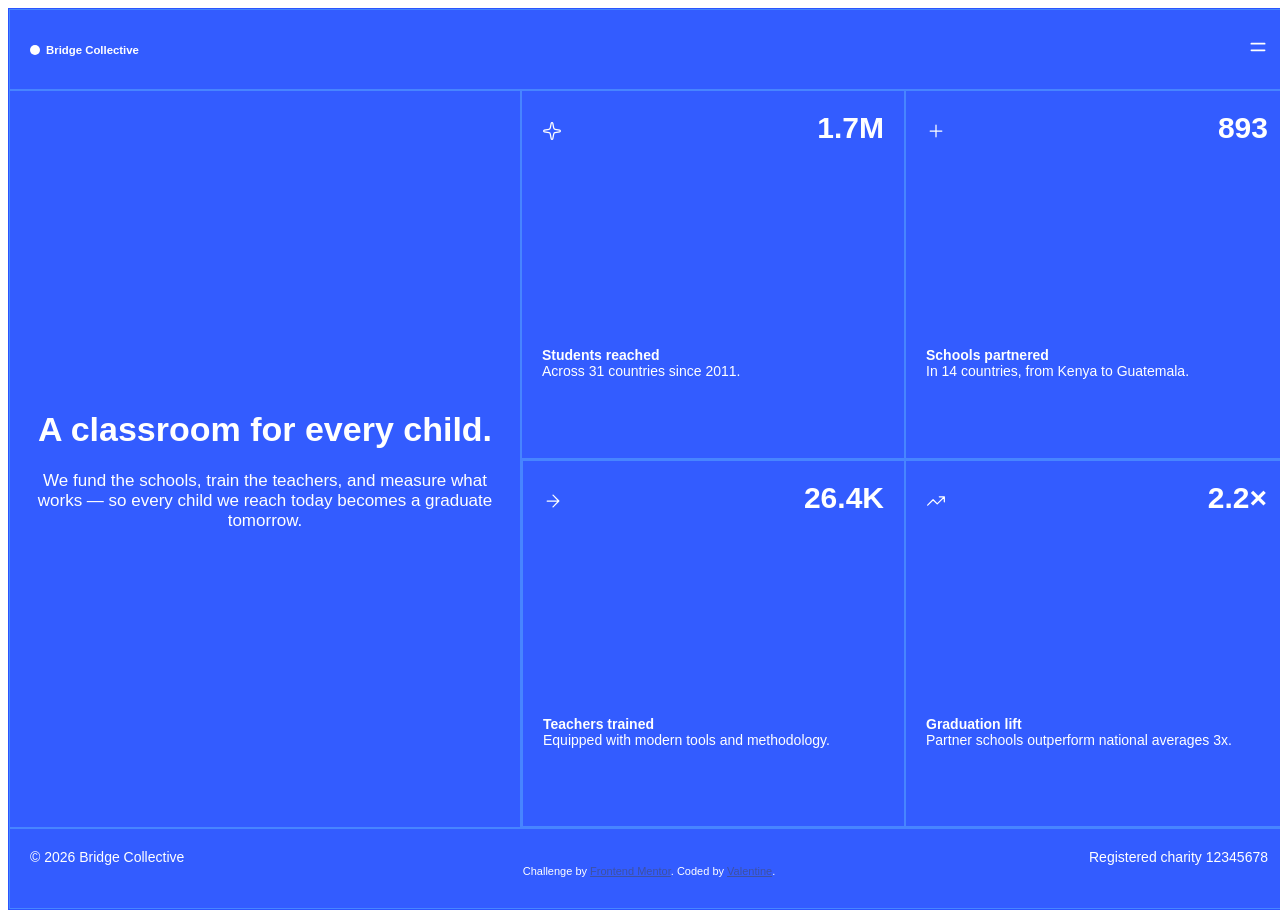
==== index.html @ a41c04b4 "Moved site files to root for Github pages" ====
<!DOCTYPE html>
<html lang="en">
<head>
  <meta charset="UTF-8">
    <meta name="viewport" content="width=device-width, initial-scale=1.0"> <!-- displays site properly based on user's device -->
  <link rel="icon" L L L L:pe="image/png" sizes="32x32" href="./assets/images/favicon-32x32.png">
 <link rel="stylesheet" href="style.css">
 <link href="https://fonts.google.com/specimen/Inter" rel="stylesheet">
    <title>Frontend Mentor | Grid landing page</title>
    <script src="nav.js"></script>
    <script src="index.js" defer></script>
</head>

<body>
  <header>
    <div>
    <span class="dot"></span>
    <h6>Bridge Collective</h6>
    </div>
  <nav>
  <a href="#" class="close">
    <img onclick = "closenav()" src= "assets/images/icon-close.svg" alt="close" height="20px" width="20px">
   </a>
   <div>
  <a href="#" class="navitems">About</a></li>
  <a href="#" class="navitems">Schools</a></li>
  <a href="#" class="navitems">Teachers</a></li>
  <a href="#" class="navitems">Impact</a></li>
  <a href="#" class="navitems">Contact</a></li>
  </div>
  </nav>
  <a href="#" class="menubtn"> 
    <img onclick = "shownav()" src= "assets/images/icon-menu.svg" alt="menu bar" height="20px" width="20px"> 
  </a>
  </header>
  
<div class="midpart"> 
  <div class="introduction">
 <h1> A classroom for every child.</h1>
  We fund the schools, train the teachers, and measure what works — so every child we reach today becomes a graduate tomorrow.
  </div>

<div class="statistics"> 
  <div class="statistics1">
  <div class="item" id="stat1">
  <div class="stat_descriptions">
  <h1 class="stat_numbers" id="stat_number1"> 2.4M</h1>
  <img src="assets/images/icon-sparkle.svg" alt="sparkle icon" height="20px" width="20px" class="stat_icons">
  </div>
  <div class="stat_p"><h4>Students reached </h4>
  <p>Across 31 countries since 2011.</p></div> 
</div>
<div class="item" id="stat2">
  <div class="stat_descriptions">
  <h1 class="stat_numbers" id="stat_number2"> 1,284</h1>
  <img src="assets/images/icon-plus.svg" alt="globe icon" height="20px" width="20px" class="stat_icons">
  </div>
  <div class="stat_p"><h4>Schools partnered</h4>
  <p>In 14 countries, from Kenya to Guatemala.</p>
  </div>
</div>
</div>
<div class="statistics2">
<div class="item" id="stat3">
  <div class="stat_descriptions">
  <h1 class="stat_numbers" id="stat_number3"> 38K </h1>
  <img src="assets/images/icon-arrow-right.svg" alt="arrow right icon" height="20px" width="20px" class="stat_icons">
  </div>
  <div class="stat_p"><h4>Teachers trained</h4>
  <p>Equipped with modern tools and methodology.</p>
  </div>
</div>
<div class="item" id="stat4">
  <div class="stat_descriptions">
  <h1 class="stat_numbers" id="stat_number4"> 3.1× </h1>
  <img src="assets/images/icon-trending-up.svg" alt="trending up icon" height="20px" width="20px" class="stat_icons">
  </div>
  <div class="stat_p"><h4>Graduation lift</h4>
  <p>Partner schools outperform national averages 3x.</p>
  </div>
</div>
</div>
</div>
</div>

  <footer>  
  <div class="footer_info">
    <p1 id="footer_p1"> © 2026 Bridge Collective</p1>
  <p2 id="footer_p2">Registered charity 12345678</p2> 
  </div>
  <div class="attribution">
    Challenge by <a href="https://www.frontendmentor.io?ref=challenge">Frontend Mentor</a>.
    Coded by <a href="#">Valentine</a>.
  </div>
  </footer>
</body>
</html>
---- style.css ----
body{
    display: flex;
    height: 100vh;
    width: 100%;
    position: relative;
    flex-direction: column;
    border: 1px solid hsl(228, 99%, 58%);
    font-family: 'Inter', sans-serif;
    font-weight: 400;
    font-size: 17px;
}
header{
    position: relative;
    display: flex;
    justify-content: space-between;
    align-items: center;
    box-sizing: border-box;
    padding: 20px;
    background-color: hsl(228, 100%, 60%);
    color: hsl(0, 0%, 100%);
    border: 1px solid hsl(220, 100%, 64%);
    font-weight: 300;
    height: 10%;
    width: 100%;
}
header div{
    display: flex;
    flex-direction: row;
    gap: 6px;
    align-items: center;
}
header h6{
    margin: 0;
}
nav{
    display: none;
    align-items: end;
    flex-direction: column;
    box-sizing: border-box;
    position: absolute;
    top: -1px;
    right: 0;
    padding: 10px;
    z-index: 10;
    width: 250px;
    height: 100vh;
    box-shadow: 100;
    background-color: hsl(228, 100%, 60%);
}
.close{
    box-sizing: border-box;
    display: flex;
    align-items: center;
    justify-content: flex-end;
    width: 250px;
    padding: 19px;
    border-bottom: 1px solid hsl(220, 100%, 64%);
}
.dot{
  width: 10px;
  height: 10px;
  background-color: white;
  border-radius: 50%;
}
nav div{
    margin-top: 30px;
    display: flex;
    flex-direction: column;
}
.navitems{
    color: white;
    text-decoration: none; 
}
.navitems:hover{
    color: white;
    text-decoration: underline; 
}
.midpart{
    display: flex;
    flex-direction: row;
    height: 100%;
    width: 100%;
    background-color: hsl(228, 100%, 60%);
}
.introduction{
    box-sizing: border-box;
    display: flex;
    flex-direction: column;
    justify-content: center;
    padding: 20px;
    text-align: center;
    align-items: center;
    color: hsl(0, 0%, 100%);
    border: 1px solid hsl(220, 100%, 64%);
    font-weight: 300;
    width: 40%;
    height: 100%;
    animation-name: SlideIn;
    animation-duration: 2s;
}
.introduction:hover{
    box-sizing: border-box;
    display: flex;
    flex-direction: column;
    justify-content: center;
    text-align: center;
    align-items: center;
    color: hsl(0, 0%, 100%);
    background-color: hsl(220, 100%, 64%);
    border: 1px solid hsl(220, 100%, 64%);
    width: 40%;
    height: 100%;
}
.statistics{
    display: flex;
    flex-direction: column;
    width: 60%;
    height: 100%;
    animation-name: SlideIn;
    animation-duration: 2s;
}
.item{
    display: flex;
    flex-direction: column;
    box-sizing: border-box;
    padding: 20px;
    height: 100%;
    width: 100%;
    border: 1px solid hsl(220, 100%, 64%);
}
.item:hover{
    display: flex;
    flex-direction: column;
    background-color: hsl(220, 100%, 64%);
}
.statistics1{
    display: flex;
    box-sizing: border-box;
    color: hsl(0, 0%, 100%);
    width: 100%;
    height: 100%;
}
.statistics2{
    display: flex;
    box-sizing: border-box;
    color: hsl(0, 0%, 100%);
    border: 1px solid hsl(220, 100%, 64%);
    width: 100%;
    height: 100%;
}
.stat_descriptions{
    display: flex;
    flex-direction: row-reverse;
    margin: 0;
    justify-content: space-between;
}
.stat_numbers{
    margin-top: 0px;
    font-size: 30px;
}
.stat_icons{
    margin-top: 10px;
}
.stat_p{
    position: relative;
    top: 50%;
    font-size: 14px;
}
.stat_p p{
    font-weight: 300;
    margin-top: 0;
}
.stat_p h4{
    margin-bottom: 0;
}
footer{
    display: flex;
    flex-direction: column;
    box-sizing: border-box;
    padding: 20px;
    background-color: hsl(228, 100%, 60%);
    border: 1px solid hsl(220, 100%, 64%);
    color: hsl(0, 0%, 100%);
    font-size: 14px;
    font-weight: 300;
    height: 10%;
    width: 100%;
}
.footer_info{
    display: flex;
    flex-direction: row;
    justify-content: space-between;
    box-sizing: border-box;
}
#footer_p1{
    font-size: 14px;
    margin-left: 0;
}
.attribution{
     font-size: 11px; text-align: center; 
    color: hsl(0, 0%, 100%);
}
.attribution a{
     color: hsl(228, 45%, 44%); 
}
@keyframes SlideIn{
    from{transform: translateX(200px)}
}
@media (prefers-reduced-motion: reduce) {
  * {
    animation: none !important;
    transition: none !important;
    scroll-behavior: auto !important;
  }
}
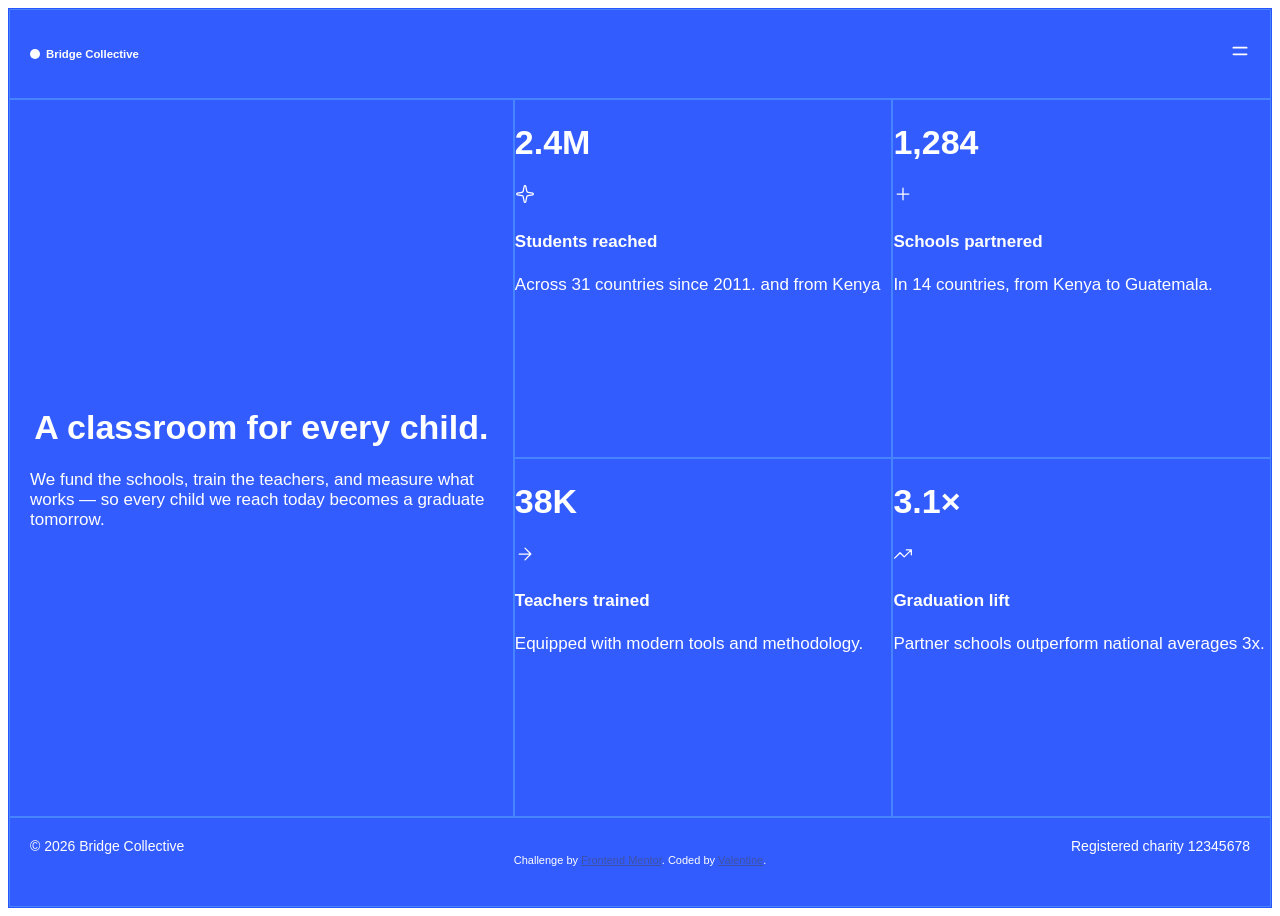
==== commit 52e5b269: "Resolve merging conflict" ====
--- a/index.html
+++ b/index.html
@@ -33,24 +33,20 @@
     <img onclick = "shownav()" src= "assets/images/icon-menu.svg" alt="menu bar" height="20px" width="20px"> 
   </a>
   </header>
-  
 <div class="midpart"> 
-  <div class="introduction">
+  <div class="introduction" style="grid-area: introduction">
  <h1> A classroom for every child.</h1>
   We fund the schools, train the teachers, and measure what works — so every child we reach today becomes a graduate tomorrow.
   </div>
-
-<div class="statistics"> 
-  <div class="statistics1">
   <div class="item" id="stat1">
   <div class="stat_descriptions">
-  <h1 class="stat_numbers" id="stat_number1"> 2.4M</h1>
+  <h1 class="stat_numbers"> 2.4M</h1 style="grid-area: stat1">
   <img src="assets/images/icon-sparkle.svg" alt="sparkle icon" height="20px" width="20px" class="stat_icons">
   </div>
   <div class="stat_p"><h4>Students reached </h4>
-  <p>Across 31 countries since 2011.</p></div> 
+  <p>Across 31 countries since 2011. and from Kenya</p></div> 
 </div>
-<div class="item" id="stat2">
+<div class="item" id="stat2" style="grid-area: stat2">
   <div class="stat_descriptions">
   <h1 class="stat_numbers" id="stat_number2"> 1,284</h1>
   <img src="assets/images/icon-plus.svg" alt="globe icon" height="20px" width="20px" class="stat_icons">
@@ -59,9 +55,7 @@
   <p>In 14 countries, from Kenya to Guatemala.</p>
   </div>
 </div>
-</div>
-<div class="statistics2">
-<div class="item" id="stat3">
+<div class="item" id="stat3" style="grid-area: stat3">
   <div class="stat_descriptions">
   <h1 class="stat_numbers" id="stat_number3"> 38K </h1>
   <img src="assets/images/icon-arrow-right.svg" alt="arrow right icon" height="20px" width="20px" class="stat_icons">
@@ -70,7 +64,7 @@
   <p>Equipped with modern tools and methodology.</p>
   </div>
 </div>
-<div class="item" id="stat4">
+<div class="item" id="stat4" style="grid-area: stat4">
   <div class="stat_descriptions">
   <h1 class="stat_numbers" id="stat_number4"> 3.1× </h1>
   <img src="assets/images/icon-trending-up.svg" alt="trending up icon" height="20px" width="20px" class="stat_icons">
@@ -80,9 +74,6 @@
   </div>
 </div>
 </div>
-</div>
-</div>
-
   <footer>  
   <div class="footer_info">
     <p1 id="footer_p1"> © 2026 Bridge Collective</p1>
--- a/style.css
+++ b/style.css
@@ -1,27 +1,22 @@
 body{
-    display: flex;
-    height: 100vh;
-    width: 100%;
-    position: relative;
-    flex-direction: column;
+    display: grid;
+    grid-template-rows: 1fr 8fr 1fr;
+    box-sizing: border-box;
     border: 1px solid hsl(228, 99%, 58%);
     font-family: 'Inter', sans-serif;
     font-weight: 400;
     font-size: 17px;
+    height: 100vh;
 }
 header{
-    position: relative;
     display: flex;
     justify-content: space-between;
     align-items: center;
-    box-sizing: border-box;
     padding: 20px;
     background-color: hsl(228, 100%, 60%);
     color: hsl(0, 0%, 100%);
     border: 1px solid hsl(220, 100%, 64%);
     font-weight: 300;
-    height: 10%;
-    width: 100%;
 }
 header div{
     display: flex;
@@ -38,12 +33,9 @@
     flex-direction: column;
     box-sizing: border-box;
     position: absolute;
-    top: -1px;
-    right: 0;
+    top: 8px;
+    right: 8px;
     padding: 10px;
-    z-index: 10;
-    width: 250px;
-    height: 100vh;
     box-shadow: 100;
     background-color: hsl(228, 100%, 60%);
 }
@@ -76,104 +68,47 @@
     text-decoration: underline; 
 }
 .midpart{
+    box-sizing: border-box;
+    display: grid;
+    grid-template-columns: 40% 30% 30%;
+    grid-template-rows: 50% 50%;
+    grid-template-areas:
+    "introduction stat1 stat2"
+    "introduction stat3 stat4";
+}
+.introduction{
+    display: flex;
+    flex-direction: column;
+    justify-content: center;
+    align-items: center;
+    box-sizing: border-box;
+    padding: 20px;
+    background-color: hsl(228, 100%, 60%);
+    border: 1px solid hsl(220, 100%, 64%);
+    color: hsl(0, 0%, 100%);
+}
+.introduction:hover{
+    background-color: hsl(220, 100%, 64%);
+}
+.stat_description{
     display: flex;
     flex-direction: row;
-    height: 100%;
-    width: 100%;
-    background-color: hsl(228, 100%, 60%);
+    font-size: 14px;
+    font-weight: 300;
 }
-.introduction{
+.item{
     box-sizing: border-box;
     display: flex;
     flex-direction: column;
-    justify-content: center;
-    padding: 20px;
-    text-align: center;
-    align-items: center;
     color: hsl(0, 0%, 100%);
-    border: 1px solid hsl(220, 100%, 64%);
-    font-weight: 300;
-    width: 40%;
-    height: 100%;
-    animation-name: SlideIn;
-    animation-duration: 2s;
-}
-.introduction:hover{
-    box-sizing: border-box;
-    display: flex;
-    flex-direction: column;
-    justify-content: center;
-    text-align: center;
-    align-items: center;
-    color: hsl(0, 0%, 100%);
-    background-color: hsl(220, 100%, 64%);
-    border: 1px solid hsl(220, 100%, 64%);
-    width: 40%;
-    height: 100%;
-}
-.statistics{
-    display: flex;
-    flex-direction: column;
-    width: 60%;
-    height: 100%;
-    animation-name: SlideIn;
-    animation-duration: 2s;
-}
-.item{
-    display: flex;
-    flex-direction: column;
-    box-sizing: border-box;
-    padding: 20px;
-    height: 100%;
-    width: 100%;
+    background-color: hsl(228, 100%, 60%);
     border: 1px solid hsl(220, 100%, 64%);
 }
 .item:hover{
-    display: flex;
-    flex-direction: column;
     background-color: hsl(220, 100%, 64%);
 }
-.statistics1{
-    display: flex;
-    box-sizing: border-box;
-    color: hsl(0, 0%, 100%);
-    width: 100%;
-    height: 100%;
-}
-.statistics2{
-    display: flex;
-    box-sizing: border-box;
-    color: hsl(0, 0%, 100%);
-    border: 1px solid hsl(220, 100%, 64%);
-    width: 100%;
-    height: 100%;
-}
-.stat_descriptions{
-    display: flex;
-    flex-direction: row-reverse;
-    margin: 0;
-    justify-content: space-between;
-}
-.stat_numbers{
-    margin-top: 0px;
-    font-size: 30px;
-}
-.stat_icons{
-    margin-top: 10px;
-}
-.stat_p{
+footer{
     position: relative;
-    top: 50%;
-    font-size: 14px;
-}
-.stat_p p{
-    font-weight: 300;
-    margin-top: 0;
-}
-.stat_p h4{
-    margin-bottom: 0;
-}
-footer{
     display: flex;
     flex-direction: column;
     box-sizing: border-box;
@@ -183,8 +118,6 @@
     color: hsl(0, 0%, 100%);
     font-size: 14px;
     font-weight: 300;
-    height: 10%;
-    width: 100%;
 }
 .footer_info{
     display: flex;
@@ -203,13 +136,27 @@
 .attribution a{
      color: hsl(228, 45%, 44%); 
 }
-@keyframes SlideIn{
-    from{transform: translateX(200px)}
+@media(max-width: 56em){
+    .stat_description{
+        grid-template-columns: 100%;
+        grid-template-rows: 1fr 1fr 1fr 1fr 1fr;
+        grid-template-areas:
+        "introduction"
+        "stat1"
+        "stat2"
+        "stat3"
+        "stat4";
+    }
 }
-@media (prefers-reduced-motion: reduce) {
-  * {
-    animation: none !important;
-    transition: none !important;
-    scroll-behavior: auto !important;
-  }
+@media(max-width: 42em){
+    .midpart{
+        grid-template-columns: 100%;
+        grid-template-rows: 1fr 1fr 1fr 1fr 1fr;
+        grid-template-areas:
+        "introduction"
+        "stat1"
+        "stat2"
+        "stat3"
+        "stat4";
+    }
 }
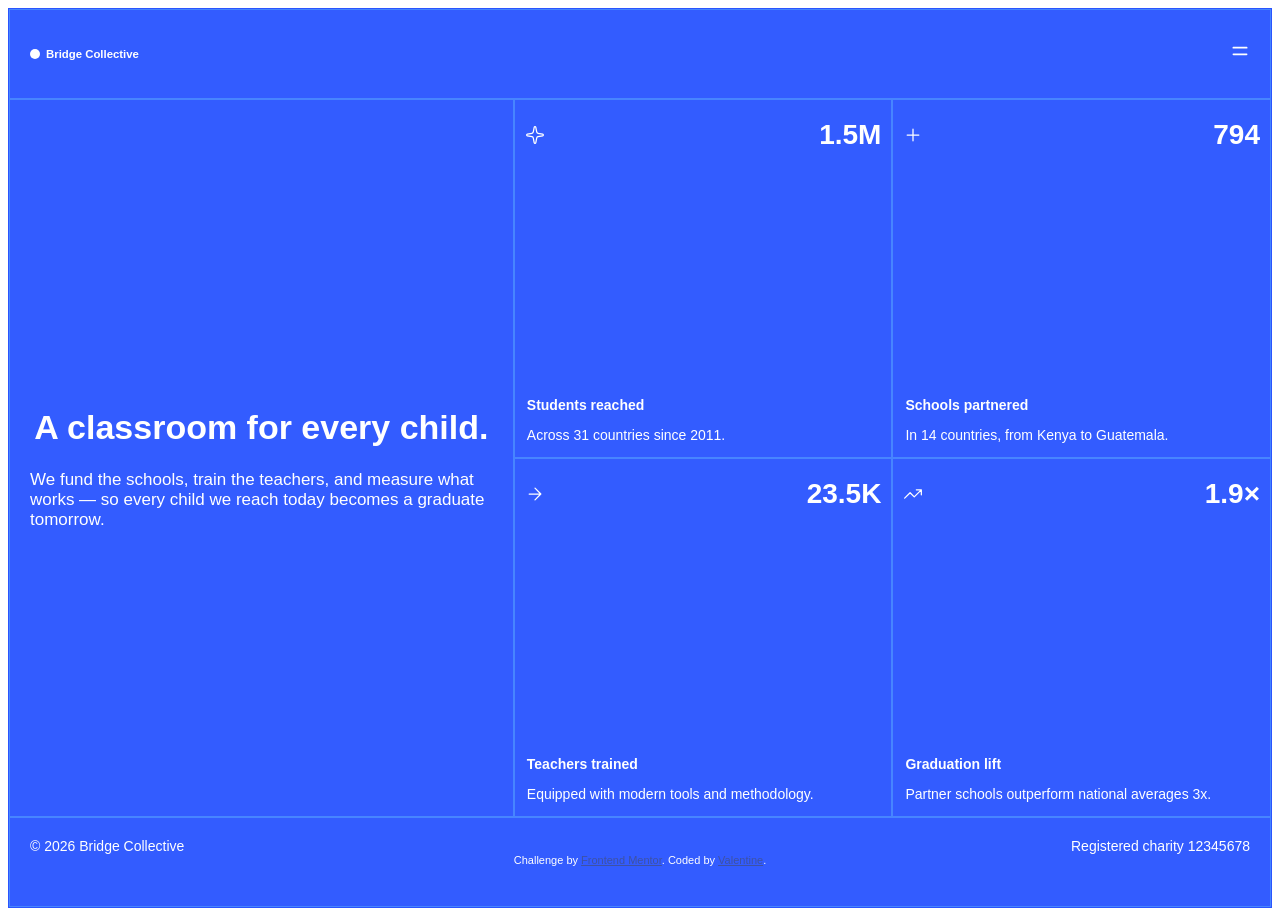
==== commit 696f2209: "Done with the grid design completely, added changes to mobile view" ====
--- a/index.html
+++ b/index.html
@@ -17,18 +17,6 @@
     <span class="dot"></span>
     <h6>Bridge Collective</h6>
     </div>
-  <nav>
-  <a href="#" class="close">
-    <img onclick = "closenav()" src= "assets/images/icon-close.svg" alt="close" height="20px" width="20px">
-   </a>
-   <div>
-  <a href="#" class="navitems">About</a></li>
-  <a href="#" class="navitems">Schools</a></li>
-  <a href="#" class="navitems">Teachers</a></li>
-  <a href="#" class="navitems">Impact</a></li>
-  <a href="#" class="navitems">Contact</a></li>
-  </div>
-  </nav>
   <a href="#" class="menubtn"> 
     <img onclick = "shownav()" src= "assets/images/icon-menu.svg" alt="menu bar" height="20px" width="20px"> 
   </a>
@@ -38,13 +26,13 @@
  <h1> A classroom for every child.</h1>
   We fund the schools, train the teachers, and measure what works — so every child we reach today becomes a graduate tomorrow.
   </div>
-  <div class="item" id="stat1">
+  <div class="item" id="stat1" style="grid-area: stat1">
   <div class="stat_descriptions">
-  <h1 class="stat_numbers"> 2.4M</h1 style="grid-area: stat1">
+  <h1 class="stat_numbers" id="stat_number1"> 2.4M</h1 style="grid-area: stat1">
   <img src="assets/images/icon-sparkle.svg" alt="sparkle icon" height="20px" width="20px" class="stat_icons">
   </div>
   <div class="stat_p"><h4>Students reached </h4>
-  <p>Across 31 countries since 2011. and from Kenya</p></div> 
+  <p>Across 31 countries since 2011.</p></div> 
 </div>
 <div class="item" id="stat2" style="grid-area: stat2">
   <div class="stat_descriptions">
@@ -84,5 +72,17 @@
     Coded by <a href="#">Valentine</a>.
   </div>
   </footer>
+  <nav>
+  <a href="#" class="close">
+    <img onclick = "closenav()" src= "assets/images/icon-close.svg" alt="close" height="20px" width="20px">
+   </a>
+   <div>
+  <a href="#" class="navitems">About</a></li>
+  <a href="#" class="navitems">Schools</a></li>
+  <a href="#" class="navitems">Teachers</a></li>
+  <a href="#" class="navitems">Impact</a></li>
+  <a href="#" class="navitems">Contact</a></li>
+  </div>
+  </nav>
 </body>
 </html>
--- a/style.css
+++ b/style.css
@@ -35,7 +35,7 @@
     position: absolute;
     top: 8px;
     right: 8px;
-    padding: 10px;
+    height: 100vh;
     box-shadow: 100;
     background-color: hsl(228, 100%, 60%);
 }
@@ -45,7 +45,7 @@
     align-items: center;
     justify-content: flex-end;
     width: 250px;
-    padding: 19px;
+    padding: 27px;
     border-bottom: 1px solid hsl(220, 100%, 64%);
 }
 .dot{
@@ -60,8 +60,12 @@
     flex-direction: column;
 }
 .navitems{
+    display: flex;
+    flex-direction: row-reverse;
     color: white;
     text-decoration: none; 
+    padding: 3px;
+    padding-right: 28px;
 }
 .navitems:hover{
     color: white;
@@ -69,6 +73,7 @@
 }
 .midpart{
     box-sizing: border-box;
+    background-color: hsl(228, 100%, 60%);
     display: grid;
     grid-template-columns: 40% 30% 30%;
     grid-template-rows: 50% 50%;
@@ -77,35 +82,48 @@
     "introduction stat3 stat4";
 }
 .introduction{
+    box-sizing: border-box;
     display: flex;
     flex-direction: column;
     justify-content: center;
     align-items: center;
-    box-sizing: border-box;
     padding: 20px;
-    background-color: hsl(228, 100%, 60%);
     border: 1px solid hsl(220, 100%, 64%);
     color: hsl(0, 0%, 100%);
 }
 .introduction:hover{
     background-color: hsl(220, 100%, 64%);
 }
-.stat_description{
-    display: flex;
-    flex-direction: row;
-    font-size: 14px;
-    font-weight: 300;
-}
 .item{
     box-sizing: border-box;
     display: flex;
     flex-direction: column;
+    justify-content: space-between;
     color: hsl(0, 0%, 100%);
-    background-color: hsl(228, 100%, 60%);
     border: 1px solid hsl(220, 100%, 64%);
 }
 .item:hover{
     background-color: hsl(220, 100%, 64%);
+}
+.stat_descriptions{
+    display: flex;
+    flex-direction: row-reverse;
+    align-items: center;
+    justify-content: space-between;
+    padding-right: 10px;
+    padding-left: 10px;
+    font-size: 14px;
+}
+.stat_p{
+    display: flex;
+    flex-direction: column;
+    justify-content: center;
+    align-items: start;
+    padding-left: 12px;
+    font-size: 14px;
+}
+.stat_p h4{
+    margin-bottom: 0;
 }
 footer{
     position: relative;
@@ -136,18 +154,6 @@
 .attribution a{
      color: hsl(228, 45%, 44%); 
 }
-@media(max-width: 56em){
-    .stat_description{
-        grid-template-columns: 100%;
-        grid-template-rows: 1fr 1fr 1fr 1fr 1fr;
-        grid-template-areas:
-        "introduction"
-        "stat1"
-        "stat2"
-        "stat3"
-        "stat4";
-    }
-}
 @media(max-width: 42em){
     .midpart{
         grid-template-columns: 100%;
@@ -159,4 +165,27 @@
         "stat3"
         "stat4";
     }
+nav{
+    display: none;
+    align-items: centre;
+    flex-direction: column;
+    box-sizing: border-box;
+    position: absolute;
+    top: 8px;
+    right: 8px;
+    height: 310px;
+    width: 310px;
+    box-shadow: 100;
+    background-color: hsl(228, 100%, 60%);
 }
+.close{
+    box-sizing: border-box;
+    display: flex;
+    align-items: center;
+    justify-content: flex-end;
+    width: 250px;
+    padding: 24px;
+    width: 100%;
+    border-bottom: 1px solid hsl(220, 100%, 64%);
+}
+}
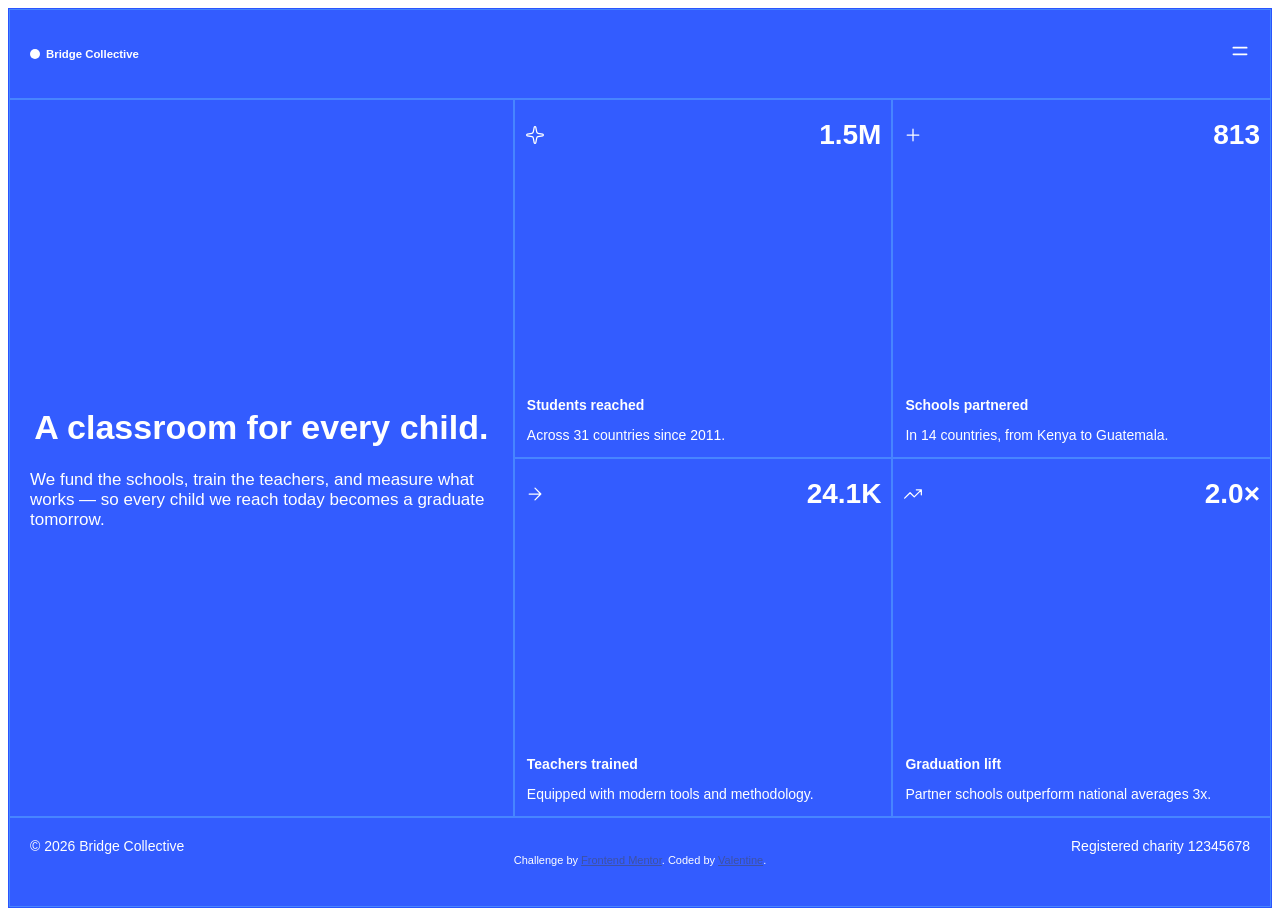
==== commit 6a712a0b: "final changes to website layout" ====
--- a/index.html
+++ b/index.html
@@ -20,6 +20,18 @@
   <a href="#" class="menubtn"> 
     <img onclick = "shownav()" src= "assets/images/icon-menu.svg" alt="menu bar" height="20px" width="20px"> 
   </a>
+  <nav>
+  <a href="#" class="close">
+    <img onclick = "closenav()" src= "assets/images/icon-close.svg" alt="close" height="20px" width="20px">
+   </a>
+   <div>
+  <a href="#" class="navitems">About</a></li>
+  <a href="#" class="navitems">Schools</a></li>
+  <a href="#" class="navitems">Teachers</a></li>
+  <a href="#" class="navitems">Impact</a></li>
+  <a href="#" class="navitems">Contact</a></li>
+  </div>
+  </nav>
   </header>
 <div class="midpart"> 
   <div class="introduction" style="grid-area: introduction">
@@ -72,17 +84,5 @@
     Coded by <a href="#">Valentine</a>.
   </div>
   </footer>
-  <nav>
-  <a href="#" class="close">
-    <img onclick = "closenav()" src= "assets/images/icon-close.svg" alt="close" height="20px" width="20px">
-   </a>
-   <div>
-  <a href="#" class="navitems">About</a></li>
-  <a href="#" class="navitems">Schools</a></li>
-  <a href="#" class="navitems">Teachers</a></li>
-  <a href="#" class="navitems">Impact</a></li>
-  <a href="#" class="navitems">Contact</a></li>
-  </div>
-  </nav>
 </body>
 </html>
--- a/style.css
+++ b/style.css
@@ -25,6 +25,7 @@
     align-items: center;
 }
 header h6{
+    z-index: 100;
     margin: 0;
 }
 nav{
@@ -36,6 +37,7 @@
     top: 8px;
     right: 8px;
     height: 100vh;
+    z-index: 100;
     box-shadow: 100;
     background-color: hsl(228, 100%, 60%);
 }
@@ -51,6 +53,7 @@
 .dot{
   width: 10px;
   height: 10px;
+    z-index: 100;
   background-color: white;
   border-radius: 50%;
 }
@@ -155,7 +158,7 @@
      color: hsl(228, 45%, 44%); 
 }
 @media(max-width: 42em){
-    .midpart{
+.midpart{
         grid-template-columns: 100%;
         grid-template-rows: 1fr 1fr 1fr 1fr 1fr;
         grid-template-areas:
@@ -164,7 +167,7 @@
         "stat2"
         "stat3"
         "stat4";
-    }
+}
 nav{
     display: none;
     align-items: centre;
@@ -174,7 +177,8 @@
     top: 8px;
     right: 8px;
     height: 310px;
-    width: 310px;
+    width: 96vw;
+    z-index: 1;
     box-shadow: 100;
     background-color: hsl(228, 100%, 60%);
 }
@@ -183,9 +187,19 @@
     display: flex;
     align-items: center;
     justify-content: flex-end;
-    width: 250px;
+    width: 100%;
     padding: 24px;
     width: 100%;
     border-bottom: 1px solid hsl(220, 100%, 64%);
 }
-}
+.footer_info{
+    display: flex;
+    flex-direction: column;
+    justify-content: space-between;
+    box-sizing: border-box;
+}
+.attribution{
+    text-align: start;
+    margin-left: 0px;
+}
+}
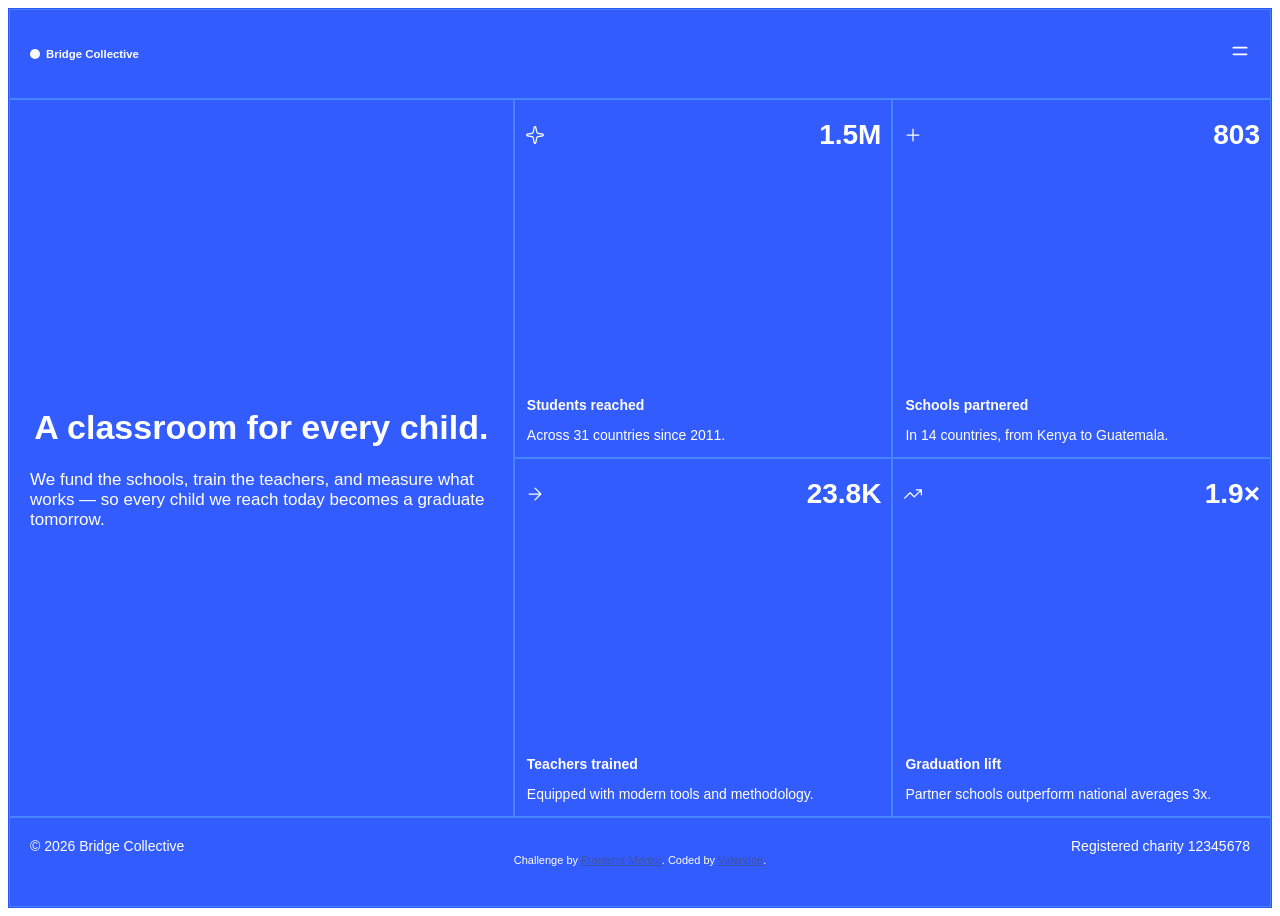
==== commit e15ff798: "Addes animations and made a Json file to store all the stats in" ====
--- a/index.html
+++ b/index.html
@@ -7,8 +7,6 @@
  <link rel="stylesheet" href="style.css">
  <link href="https://fonts.google.com/specimen/Inter" rel="stylesheet">
     <title>Frontend Mentor | Grid landing page</title>
-    <script src="nav.js"></script>
-    <script src="index.js" defer></script>
 </head>
 
 <body>
@@ -43,7 +41,7 @@
   <h1 class="stat_numbers" id="stat_number1"> 2.4M</h1 style="grid-area: stat1">
   <img src="assets/images/icon-sparkle.svg" alt="sparkle icon" height="20px" width="20px" class="stat_icons">
   </div>
-  <div class="stat_p"><h4>Students reached </h4>
+  <div class="stat_p"><h4>Students reached</h4>
   <p>Across 31 countries since 2011.</p></div> 
 </div>
 <div class="item" id="stat2" style="grid-area: stat2">
@@ -84,5 +82,8 @@
     Coded by <a href="#">Valentine</a>.
   </div>
   </footer>
+    <script src="nav.js"></script>
+    <script src="index.js" defer></script>
+    <script src="stats.js" defer></script>
 </body>
 </html>
--- a/style.css
+++ b/style.css
@@ -93,6 +93,7 @@
     padding: 20px;
     border: 1px solid hsl(220, 100%, 64%);
     color: hsl(0, 0%, 100%);
+    animation: SlideInLeft 1.5s ease-in-out;
 }
 .introduction:hover{
     background-color: hsl(220, 100%, 64%);
@@ -104,9 +105,18 @@
     justify-content: space-between;
     color: hsl(0, 0%, 100%);
     border: 1px solid hsl(220, 100%, 64%);
+    animation: SlideInRight 1.5s ease-in-out;
 }
 .item:hover{
     background-color: hsl(220, 100%, 64%);
+}
+@keyframes SlideInRight {
+    from { transform: translateX(+30px); }
+    to { transform: translateX(0); }
+}
+@keyframes SlideInLeft {
+    from { transform: translateX(-30px); }
+    to { transform: translateX(0); }
 }
 .stat_descriptions{
     display: flex;
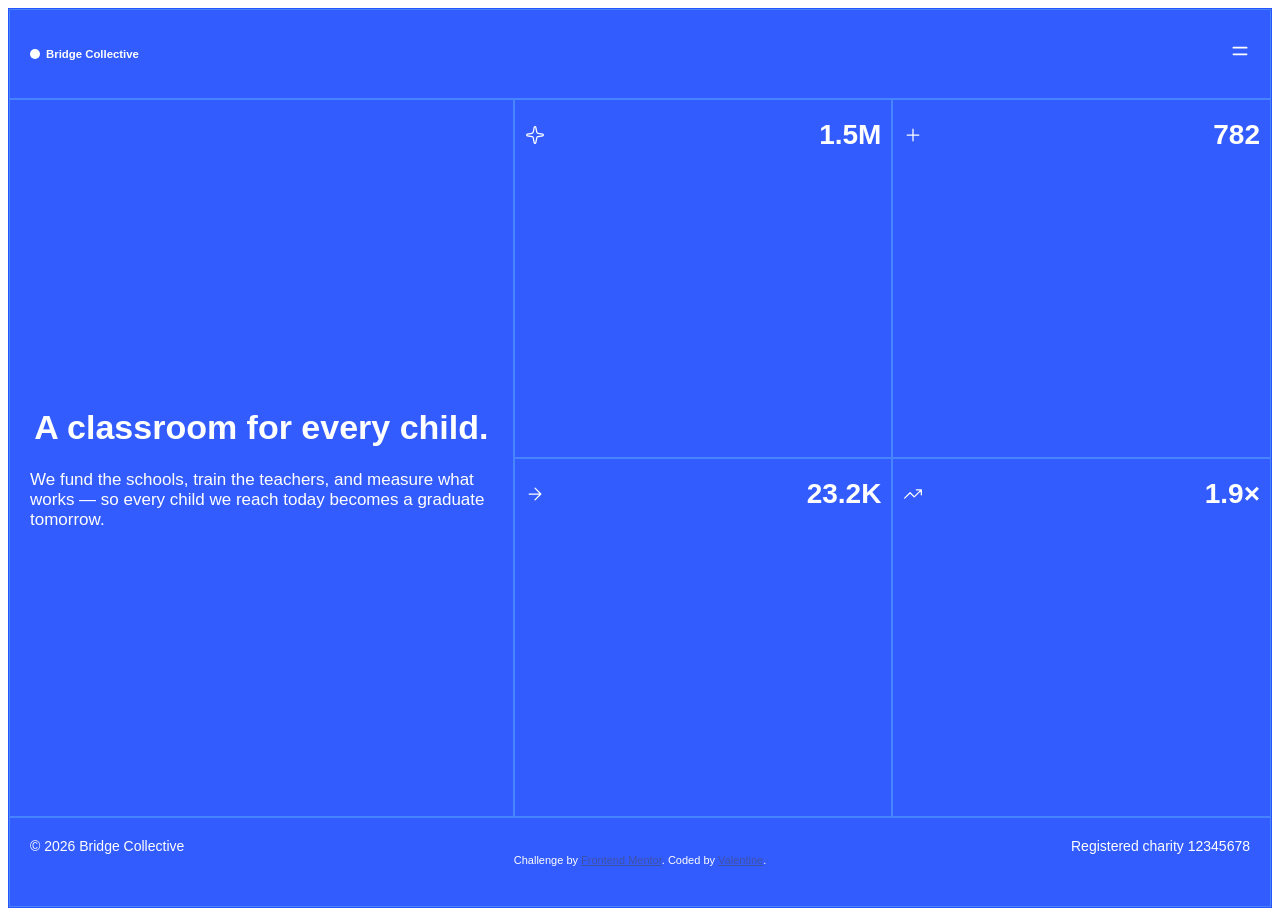
==== commit 9d05f635: "minor update" ====
--- a/index.html
+++ b/index.html
@@ -41,16 +41,14 @@
   <h1 class="stat_numbers" id="stat_number1"> 2.4M</h1 style="grid-area: stat1">
   <img src="assets/images/icon-sparkle.svg" alt="sparkle icon" height="20px" width="20px" class="stat_icons">
   </div>
-  <div class="stat_p"><h4>Students reached</h4>
-  <p>Across 31 countries since 2011.</p></div> 
+  <div class="stat_p"></div> 
 </div>
 <div class="item" id="stat2" style="grid-area: stat2">
   <div class="stat_descriptions">
   <h1 class="stat_numbers" id="stat_number2"> 1,284</h1>
   <img src="assets/images/icon-plus.svg" alt="globe icon" height="20px" width="20px" class="stat_icons">
   </div>
-  <div class="stat_p"><h4>Schools partnered</h4>
-  <p>In 14 countries, from Kenya to Guatemala.</p>
+  <div class="stat_p1"></p>
   </div>
 </div>
 <div class="item" id="stat3" style="grid-area: stat3">
@@ -58,18 +56,14 @@
   <h1 class="stat_numbers" id="stat_number3"> 38K </h1>
   <img src="assets/images/icon-arrow-right.svg" alt="arrow right icon" height="20px" width="20px" class="stat_icons">
   </div>
-  <div class="stat_p"><h4>Teachers trained</h4>
-  <p>Equipped with modern tools and methodology.</p>
-  </div>
+  <div class="stat_p2"></div>
 </div>
 <div class="item" id="stat4" style="grid-area: stat4">
   <div class="stat_descriptions">
   <h1 class="stat_numbers" id="stat_number4"> 3.1× </h1>
   <img src="assets/images/icon-trending-up.svg" alt="trending up icon" height="20px" width="20px" class="stat_icons">
   </div>
-  <div class="stat_p"><h4>Graduation lift</h4>
-  <p>Partner schools outperform national averages 3x.</p>
-  </div>
+  <div class="stat_p3"></div>
 </div>
 </div>
   <footer>  
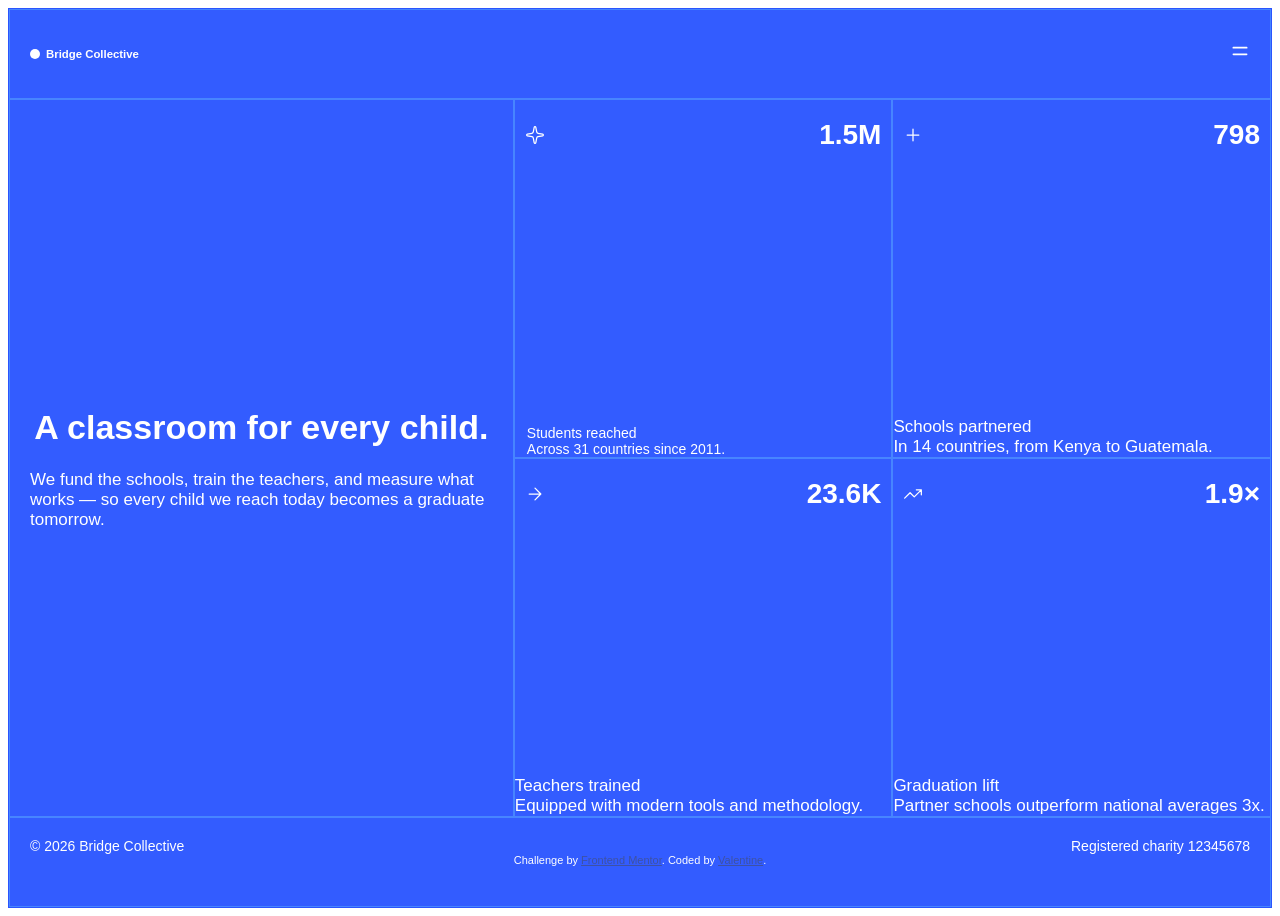
==== commit b1748c0a: "Added all the statistics to a Json" ====
--- a/index.html
+++ b/index.html
@@ -38,32 +38,31 @@
   </div>
   <div class="item" id="stat1" style="grid-area: stat1">
   <div class="stat_descriptions">
-  <h1 class="stat_numbers" id="stat_number1"> 2.4M</h1 style="grid-area: stat1">
+  <h1 class="stat_numbers" id="stat_number1"></h1 style="grid-area: stat1">
   <img src="assets/images/icon-sparkle.svg" alt="sparkle icon" height="20px" width="20px" class="stat_icons">
   </div>
-  <div class="stat_p"></div> 
+  <div class="stat_p" id="statistics1"></div>
 </div>
 <div class="item" id="stat2" style="grid-area: stat2">
   <div class="stat_descriptions">
-  <h1 class="stat_numbers" id="stat_number2"> 1,284</h1>
+  <h1 class="stat_numbers" id="stat_number2"></h1>
   <img src="assets/images/icon-plus.svg" alt="globe icon" height="20px" width="20px" class="stat_icons">
   </div>
-  <div class="stat_p1"></p>
-  </div>
+  <div class="stat_p1" id="statistics2"></div>
 </div>
 <div class="item" id="stat3" style="grid-area: stat3">
   <div class="stat_descriptions">
-  <h1 class="stat_numbers" id="stat_number3"> 38K </h1>
+  <h1 class="stat_numbers" id="stat_number3"></h1>
   <img src="assets/images/icon-arrow-right.svg" alt="arrow right icon" height="20px" width="20px" class="stat_icons">
   </div>
-  <div class="stat_p2"></div>
+  <div class="stat_p2" id="statistics3"></div>
 </div>
 <div class="item" id="stat4" style="grid-area: stat4">
   <div class="stat_descriptions">
-  <h1 class="stat_numbers" id="stat_number4"> 3.1× </h1>
+  <h1 class="stat_numbers" id="stat_number4"></h1>
   <img src="assets/images/icon-trending-up.svg" alt="trending up icon" height="20px" width="20px" class="stat_icons">
   </div>
-  <div class="stat_p3"></div>
+  <div class="stat_p3" id="statistics4"></div>
 </div>
 </div>
   <footer>  
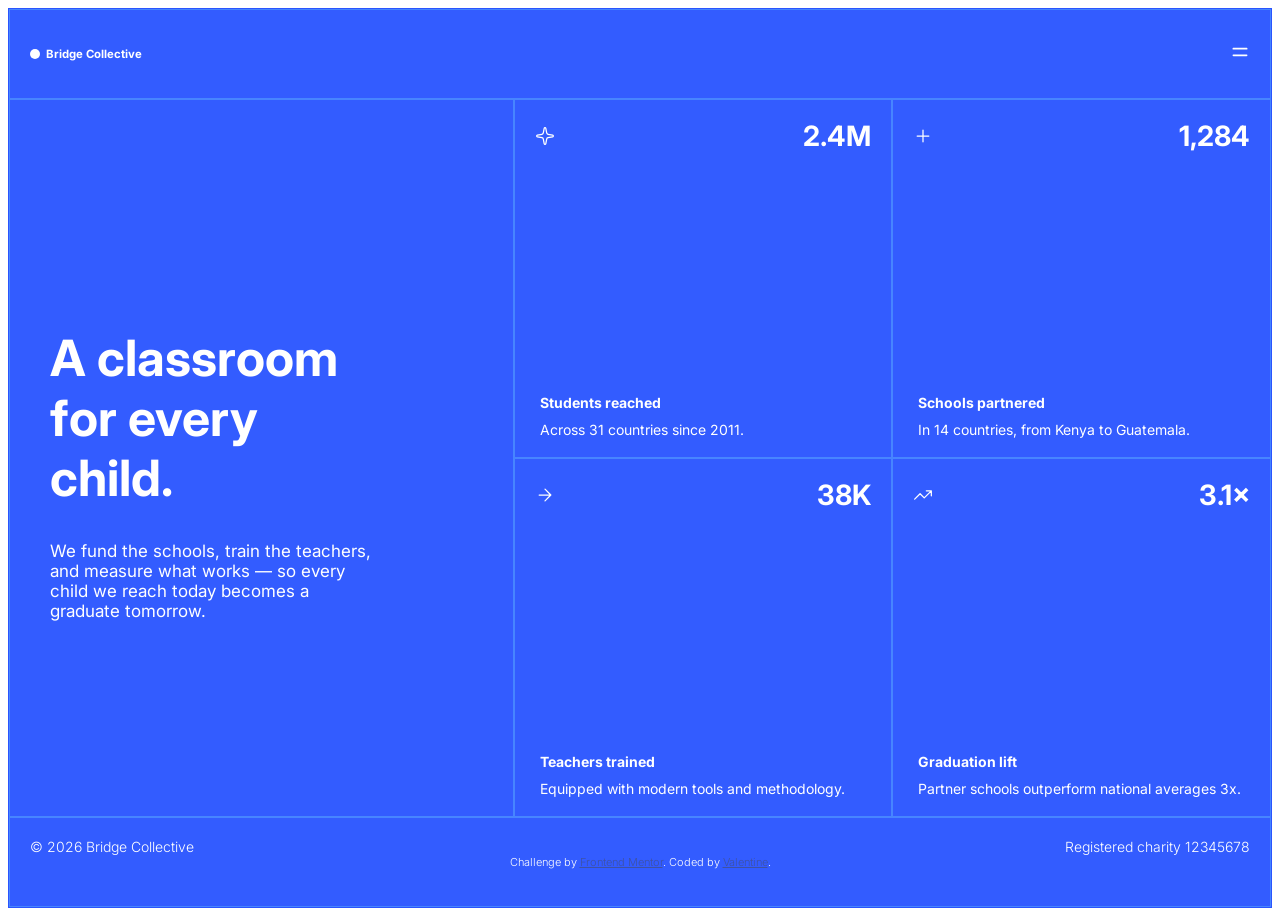
==== commit 612cdee3: "Made some changes according to the Issues highlighted and suggestions." ====
--- a/index.html
+++ b/index.html
@@ -4,8 +4,9 @@
   <meta charset="UTF-8">
     <meta name="viewport" content="width=device-width, initial-scale=1.0"> <!-- displays site properly based on user's device -->
   <link rel="icon" L L L L:pe="image/png" sizes="32x32" href="./assets/images/favicon-32x32.png">
- <link rel="stylesheet" href="style.css">
- <link href="https://fonts.google.com/specimen/Inter" rel="stylesheet">
+ <link rel="stylesheet" href="style.css"><link rel="preconnect" href="https://fonts.googleapis.com">
+<link rel="preconnect" href="https://fonts.gstatic.com" crossorigin>
+<link href="https://fonts.googleapis.com/css2?family=Inter:ital,opsz,wght@0,14..32,100..900;1,14..32,100..900&display=swap" rel="stylesheet">
     <title>Frontend Mentor | Grid landing page</title>
 </head>
 
@@ -32,37 +33,51 @@
   </nav>
   </header>
 <div class="midpart"> 
-  <div class="introduction" style="grid-area: introduction">
+  <div class="introduction">
+  <div class="intro">
  <h1> A classroom for every child.</h1>
   We fund the schools, train the teachers, and measure what works — so every child we reach today becomes a graduate tomorrow.
   </div>
-  <div class="item" id="stat1" style="grid-area: stat1">
+  </div>
+  <div class="item" id="stat1">
   <div class="stat_descriptions">
-  <h1 class="stat_numbers" id="stat_number1"></h1 style="grid-area: stat1">
-  <img src="assets/images/icon-sparkle.svg" alt="sparkle icon" height="20px" width="20px" class="stat_icons">
+  <h1 class="stat_numbers" id="stat_number1"></h1>
+  <img src="assets/images/icon-sparkle.svg" height="20px" width="20px" class="stat_icons">
   </div>
-  <div class="stat_p" id="statistics1"></div>
+  <div class="statistics">
+  <h4 class = "stat_h" id="stats_head1"></h4>
+  <p class = "stat_p" id="stats_para1"></p>
+  </div>
 </div>
-<div class="item" id="stat2" style="grid-area: stat2">
+<div class="item" id="stat2">
   <div class="stat_descriptions">
   <h1 class="stat_numbers" id="stat_number2"></h1>
-  <img src="assets/images/icon-plus.svg" alt="globe icon" height="20px" width="20px" class="stat_icons">
+  <img src="assets/images/icon-plus.svg" height="20px" width="20px" class="stat_icons">
   </div>
-  <div class="stat_p1" id="statistics2"></div>
+  <div class="statistics">
+  <h4 class = "stat_h" id="stats_head2"></h4>
+  <p class = "stat_p" id="stats_para2"></p>
+  </div>
 </div>
-<div class="item" id="stat3" style="grid-area: stat3">
+<div class="item" id="stat3">
   <div class="stat_descriptions">
   <h1 class="stat_numbers" id="stat_number3"></h1>
-  <img src="assets/images/icon-arrow-right.svg" alt="arrow right icon" height="20px" width="20px" class="stat_icons">
+  <img src="assets/images/icon-arrow-right.svg" height="20px" width="20px" class="stat_icons">
   </div>
-  <div class="stat_p2" id="statistics3"></div>
+  <div class="statistics">
+  <h4 class = "stat_h" id="stats_head3"></h4>
+  <p class = "stat_p" id="stats_para3"></p>
+  </div>
 </div>
-<div class="item" id="stat4" style="grid-area: stat4">
+<div class="item" id="stat4">
   <div class="stat_descriptions">
   <h1 class="stat_numbers" id="stat_number4"></h1>
-  <img src="assets/images/icon-trending-up.svg" alt="trending up icon" height="20px" width="20px" class="stat_icons">
+  <img src="assets/images/icon-trending-up.svg" height="20px" width="20px" class="stat_icons">
   </div>
-  <div class="stat_p3" id="statistics4"></div>
+  <div class="statistics">
+  <h4 class = "stat_h" id="stats_head4"></h4>
+  <p class = "stat_p" id="stats_para4"></p>
+  </div>
 </div>
 </div>
   <footer>  
--- a/style.css
+++ b/style.css
@@ -7,16 +7,18 @@
     font-weight: 400;
     font-size: 17px;
     height: 100vh;
+    --background-color: hsl(228, 100%, 60%);
+    --border-color: hsl(220, 100%, 64%);
+
 }
 header{
     display: flex;
     justify-content: space-between;
     align-items: center;
     padding: 20px;
-    background-color: hsl(228, 100%, 60%);
-    color: hsl(0, 0%, 100%);
-    border: 1px solid hsl(220, 100%, 64%);
-    font-weight: 300;
+    background-color: var(--background-color);
+    color: hsl(0, 0%, 100%);
+    border: 1px solid var(--border-color);
 }
 header div{
     display: flex;
@@ -34,12 +36,13 @@
     flex-direction: column;
     box-sizing: border-box;
     position: absolute;
+    font-size: 14px;
     top: 8px;
     right: 8px;
     height: 100vh;
     z-index: 100;
-    box-shadow: 100;
-    background-color: hsl(228, 100%, 60%);
+    box-shadow: 3px 3px 3px rgba(0, 0, 0, 25%);
+    background-color: var(--background-color);
 }
 .close{
     box-sizing: border-box;
@@ -48,7 +51,7 @@
     justify-content: flex-end;
     width: 250px;
     padding: 27px;
-    border-bottom: 1px solid hsl(220, 100%, 64%);
+    border-bottom: 1px solid var(--border-color);
 }
 .dot{
   width: 10px;
@@ -85,18 +88,26 @@
     "introduction stat3 stat4";
 }
 .introduction{
+    grid-area: introduction;
     box-sizing: border-box;
     display: flex;
     flex-direction: column;
     justify-content: center;
-    align-items: center;
     padding: 20px;
-    border: 1px solid hsl(220, 100%, 64%);
+    border: 1px solid var(--border-color);
     color: hsl(0, 0%, 100%);
     animation: SlideInLeft 1.5s ease-in-out;
 }
+.intro{
+    justify-content: start;
+    width: 70%;
+    padding-left: 20px;
+}
+.intro h1{
+    font-size: 50px;
+}
 .introduction:hover{
-    background-color: hsl(220, 100%, 64%);
+    background-color: 1px solid var(--border-color);
 }
 .item{
     box-sizing: border-box;
@@ -104,11 +115,11 @@
     flex-direction: column;
     justify-content: space-between;
     color: hsl(0, 0%, 100%);
-    border: 1px solid hsl(220, 100%, 64%);
+    border: 1px solid var(--border-color);
     animation: SlideInRight 1.5s ease-in-out;
 }
 .item:hover{
-    background-color: hsl(220, 100%, 64%);
+    background-color: var(--border-color);
 }
 @keyframes SlideInRight {
     from { transform: translateX(+30px); }
@@ -123,20 +134,36 @@
     flex-direction: row-reverse;
     align-items: center;
     justify-content: space-between;
-    padding-right: 10px;
-    padding-left: 10px;
-    font-size: 14px;
+    padding-right: 20px;
+    padding-left: 20px;
+    font-size: 14px;
+}
+.statistics{
+    padding-left: 20px;
+    font-size: 14px;
+}
+.stat_h{
+    display: flex;
+    margin-bottom: 0;
+    padding: 5px;
 }
 .stat_p{
     display: flex;
-    flex-direction: column;
-    justify-content: center;
-    align-items: start;
-    padding-left: 12px;
-    font-size: 14px;
-}
-.stat_p h4{
-    margin-bottom: 0;
+    justify-content: start;
+    margin-top: 0;
+    padding: 5px;
+}
+#stat1{
+    grid-area: stat1;
+}
+#stat2{
+    grid-area: stat2;
+}
+#stat3{
+    grid-area: stat3;
+}
+#stat4{
+    grid-area: stat4;
 }
 footer{
     position: relative;
@@ -144,8 +171,8 @@
     flex-direction: column;
     box-sizing: border-box;
     padding: 20px;
-    background-color: hsl(228, 100%, 60%);
-    border: 1px solid hsl(220, 100%, 64%);
+    background-color: var(--background-color);
+    border: 1px solid var(--border-color);
     color: hsl(0, 0%, 100%);
     font-size: 14px;
     font-weight: 300;
@@ -157,7 +184,6 @@
     box-sizing: border-box;
 }
 #footer_p1{
-    font-size: 14px;
     margin-left: 0;
 }
 .attribution{
@@ -189,8 +215,9 @@
     height: 310px;
     width: 96vw;
     z-index: 1;
+    font-size: 14px;
     box-shadow: 100;
-    background-color: hsl(228, 100%, 60%);
+    background-color: var(--background-color);
 }
 .close{
     box-sizing: border-box;
@@ -200,7 +227,7 @@
     width: 100%;
     padding: 24px;
     width: 100%;
-    border-bottom: 1px solid hsl(220, 100%, 64%);
+    border-bottom: 1px solid var(--border-color);
 }
 .footer_info{
     display: flex;
